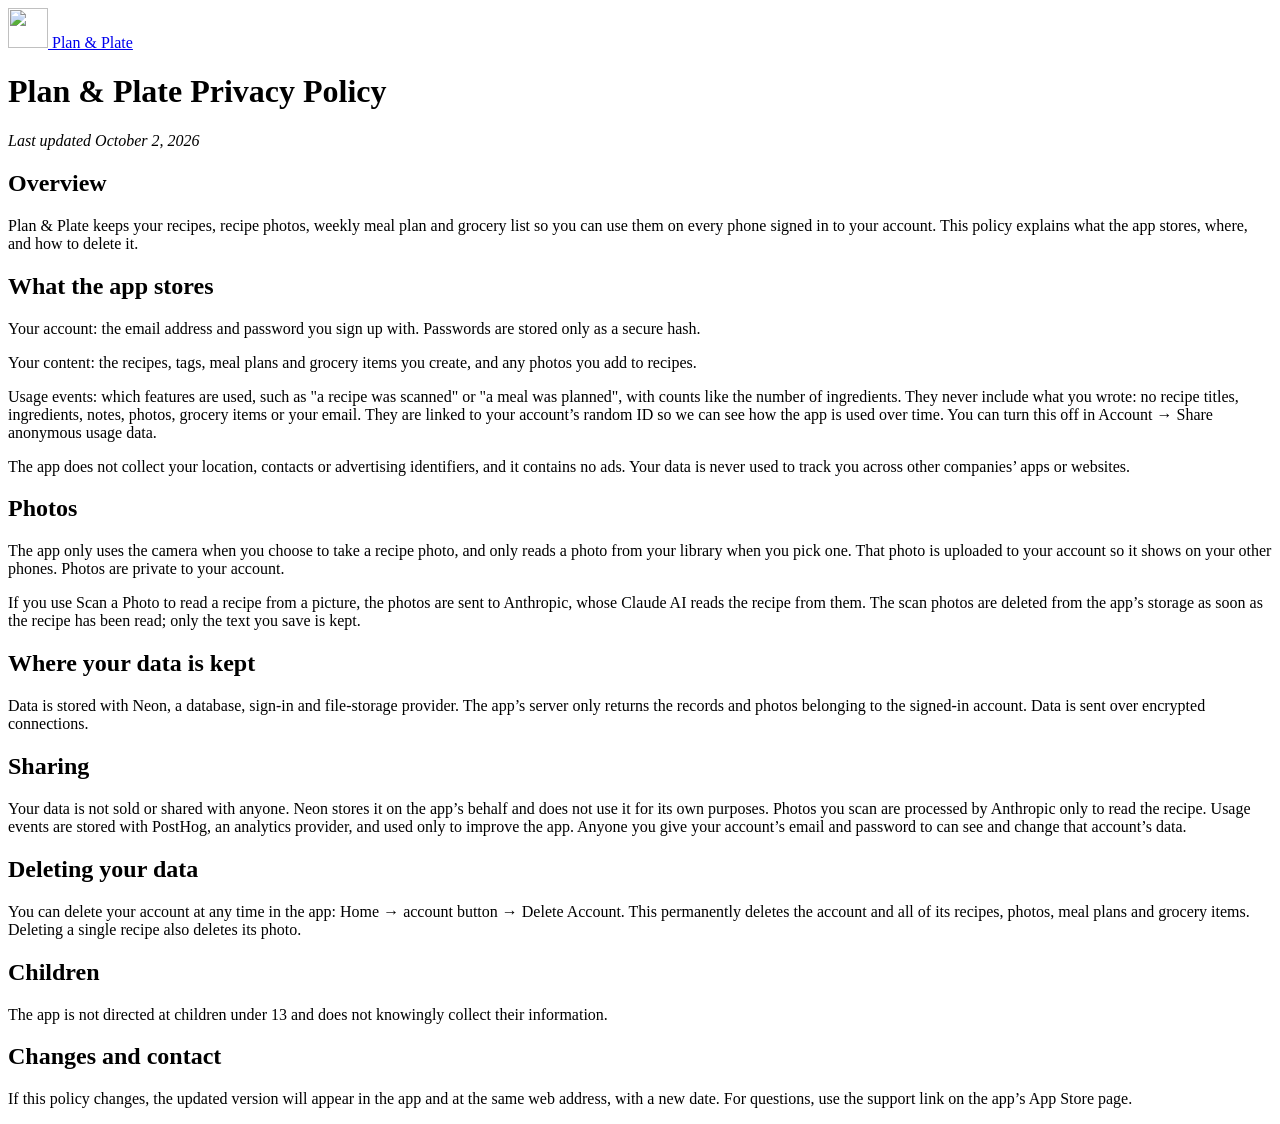
==== privacy/index.html @ c3eda969 "Plan & Plate privacy policy and support pages Co-Authored-By: Claude Opus 5.5 <noreply@anthropic.com" ====
<!doctype html>
<html lang="en"><head><meta charset="utf-8"><meta name="viewport" content="width=device-width, initial-scale=1">
<title>Plan & Plate Privacy Policy</title><link rel="icon" href="/plan-and-plate-site/icon.png"><link rel="stylesheet" href="/plan-and-plate-site/style.css"></head>
<body><main><a class="home" href="/plan-and-plate-site/"><img src="/plan-and-plate-site/icon.png" alt="" width="40" height="40"> Plan &amp; Plate</a>
<h1>Plan &amp; Plate Privacy Policy</h1>
<p><em>Last updated October 2, 2026</em></p>
<h2>Overview</h2>
<p>Plan &amp; Plate keeps your recipes, recipe photos, weekly meal plan and grocery list so you can use them on every phone signed in to your account. This policy explains what the app stores, where, and how to delete it.</p>
<h2>What the app stores</h2>
<p>Your account: the email address and password you sign up with. Passwords are stored only as a secure hash.</p>
<p>Your content: the recipes, tags, meal plans and grocery items you create, and any photos you add to recipes.</p>
<p>Usage events: which features are used, such as "a recipe was scanned" or "a meal was planned", with counts like the number of ingredients. They never include what you wrote: no recipe titles, ingredients, notes, photos, grocery items or your email. They are linked to your account’s random ID so we can see how the app is used over time. You can turn this off in Account → Share anonymous usage data.</p>
<p>The app does not collect your location, contacts or advertising identifiers, and it contains no ads. Your data is never used to track you across other companies’ apps or websites.</p>
<h2>Photos</h2>
<p>The app only uses the camera when you choose to take a recipe photo, and only reads a photo from your library when you pick one. That photo is uploaded to your account so it shows on your other phones. Photos are private to your account.</p>
<p>If you use Scan a Photo to read a recipe from a picture, the photos are sent to Anthropic, whose Claude AI reads the recipe from them. The scan photos are deleted from the app’s storage as soon as the recipe has been read; only the text you save is kept.</p>
<h2>Where your data is kept</h2>
<p>Data is stored with Neon, a database, sign-in and file-storage provider. The app’s server only returns the records and photos belonging to the signed-in account. Data is sent over encrypted connections.</p>
<h2>Sharing</h2>
<p>Your data is not sold or shared with anyone. Neon stores it on the app’s behalf and does not use it for its own purposes. Photos you scan are processed by Anthropic only to read the recipe. Usage events are stored with PostHog, an analytics provider, and used only to improve the app. Anyone you give your account’s email and password to can see and change that account’s data.</p>
<h2>Deleting your data</h2>
<p>You can delete your account at any time in the app: Home → account button → Delete Account. This permanently deletes the account and all of its recipes, photos, meal plans and grocery items. Deleting a single recipe also deletes its photo.</p>
<h2>Children</h2>
<p>The app is not directed at children under 13 and does not knowingly collect their information.</p>
<h2>Changes and contact</h2>
<p>If this policy changes, the updated version will appear in the app and at the same web address, with a new date. For questions, use the support link on the app’s App Store page.</p>
</main></body></html>
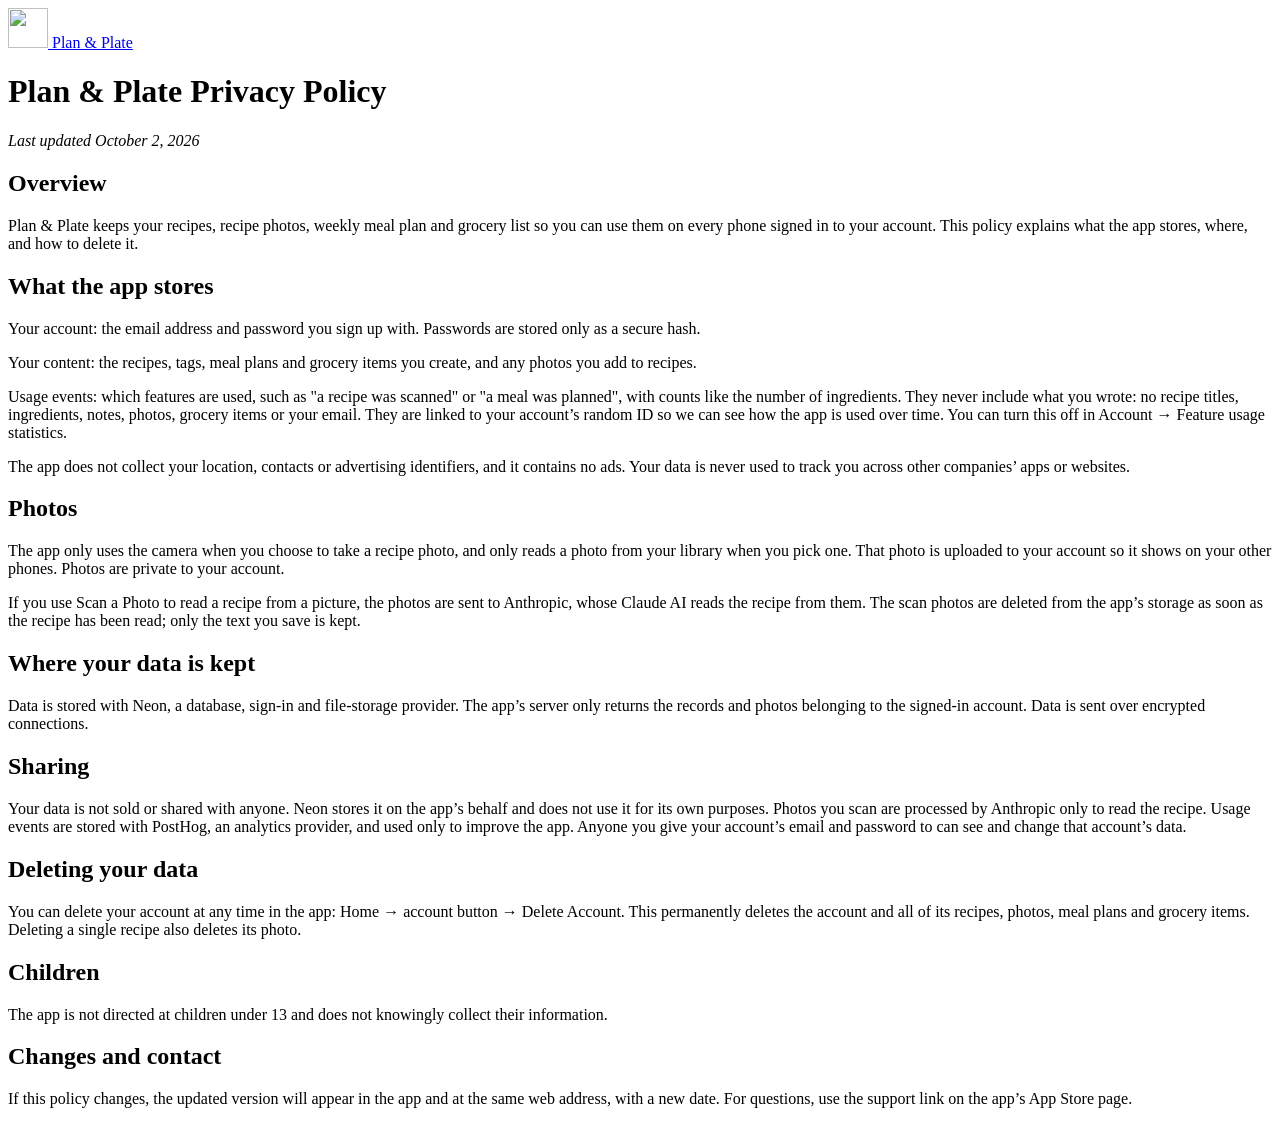
==== commit 48cc1d1d: "Privacy policy: renamed usage statistics setting Co-Authored-By: Claude Opus 5.5 <noreply@anthropic." ====
--- a/privacy/index.html
+++ b/privacy/index.html
@@ -9,7 +9,7 @@
 <h2>What the app stores</h2>
 <p>Your account: the email address and password you sign up with. Passwords are stored only as a secure hash.</p>
 <p>Your content: the recipes, tags, meal plans and grocery items you create, and any photos you add to recipes.</p>
-<p>Usage events: which features are used, such as "a recipe was scanned" or "a meal was planned", with counts like the number of ingredients. They never include what you wrote: no recipe titles, ingredients, notes, photos, grocery items or your email. They are linked to your account’s random ID so we can see how the app is used over time. You can turn this off in Account → Share anonymous usage data.</p>
+<p>Usage events: which features are used, such as "a recipe was scanned" or "a meal was planned", with counts like the number of ingredients. They never include what you wrote: no recipe titles, ingredients, notes, photos, grocery items or your email. They are linked to your account’s random ID so we can see how the app is used over time. You can turn this off in Account → Feature usage statistics.</p>
 <p>The app does not collect your location, contacts or advertising identifiers, and it contains no ads. Your data is never used to track you across other companies’ apps or websites.</p>
 <h2>Photos</h2>
 <p>The app only uses the camera when you choose to take a recipe photo, and only reads a photo from your library when you pick one. That photo is uploaded to your account so it shows on your other phones. Photos are private to your account.</p>
